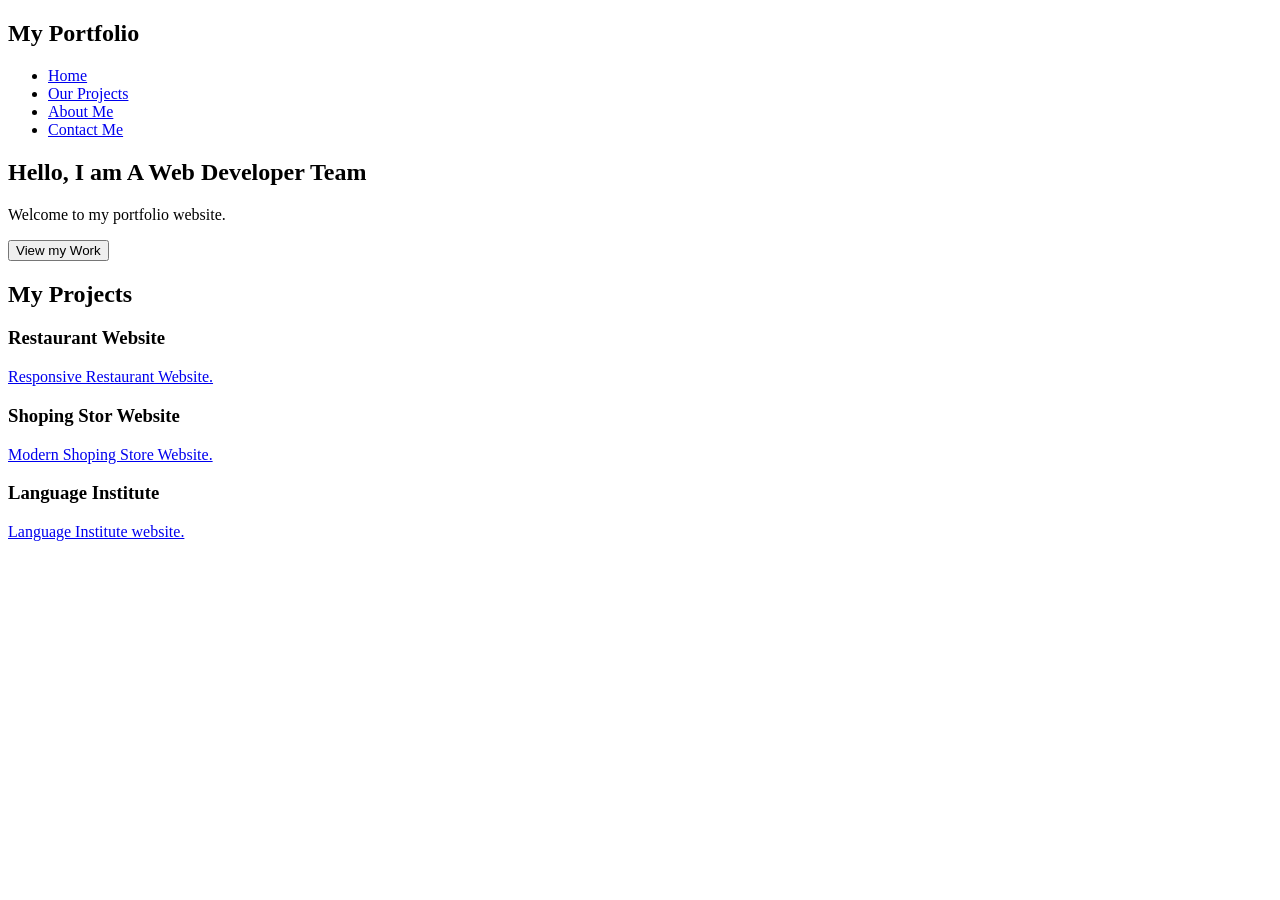
==== index.html @ d923644a "Add files via upload" ====
<!doctype html>
<html lang="en">
  <head>
    <meta charset="UTF-8" />
    <meta name="viewport" content="width=device-width, initial-scale=1.0" />
    <title>Introduction</title>

    <link rel="stylesheet" href="CSSs/style.css" />
  </head>
  <body>
    <!-- HEADER -->
    <header>
      <nav class="navbar">
        <h2 class="logo">My Portfolio</h2>

        <ul class="nav-links">
          <li><a href="#home" class="active">Home</a></li>
          <li><a href="#projects">Our Projects</a></li>
          <li><a href="HTMLs/AboutUs.html">About Me</a></li>
          <li><a href="HTMLs/ContactUs.html">Contact Me</a></li>
        </ul>
      </nav>
    </header>

    <!-- HOME -->
    <section id="home" class="section home-section">
      <div class="content">
        <h1>Hello, I am A Web Developer Team</h1>
        <p>Welcome to my portfolio website.</p>

        <a href="HTMLs/viewMyWork.html"><button>View my Work</button></a>
      </div>
    </section>

    <!-- PROJECTS -->
    <section id="projects" class="section">
      <h1 class="myProjectsH1">My Projects</h1>

      <div class="projects-container">
        <div class="card">
          <h3>Restaurant Website</h3>
          <a
            href="https://nedamehrann.github.io/Unique-Restaurant/"
            target="_blank"
            >Responsive Restaurant Website.</a
          >
        </div>

        <div class="card">
          <h3>Shoping Stor Website</h3>
          <a href="https://nedamehrann.github.io/Fashion-Store/" target="_blank"
            >Modern Shoping Store Website.</a
          >
        </div>

        <div class="card">
          <h3>Language Institute</h3>
          <a
            href="https://nedamehrann.github.io/lunguage-institute/"
            target="_blank"
            >Language Institute website.</a
          >
        </div>
      </div>
    </section>

    <script src="JSs/index.js"></script>
  </body>
</html>
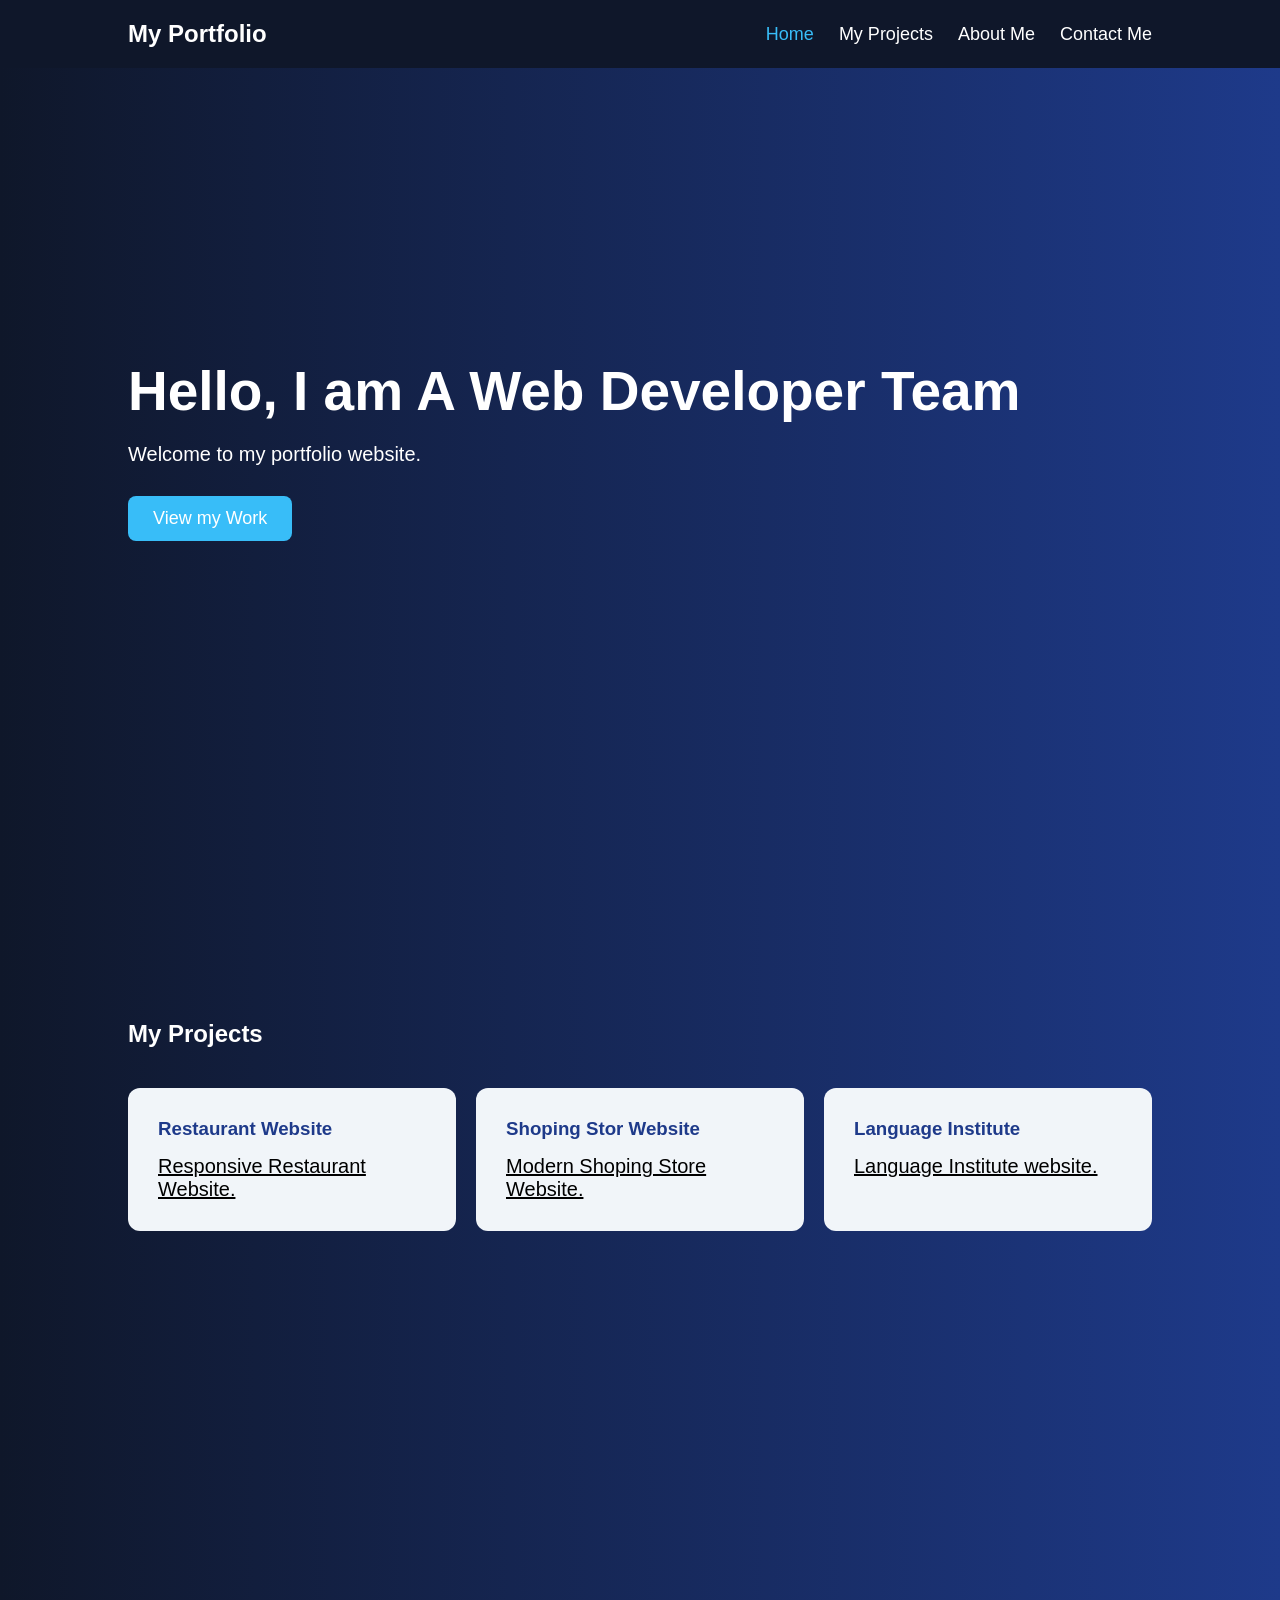
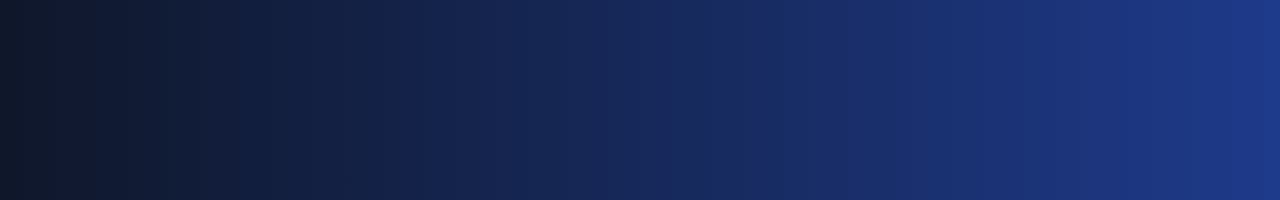
==== commit 27191a0a: "fix" ====
--- a/index.html
+++ b/index.html
@@ -15,7 +15,7 @@
 
         <ul class="nav-links">
           <li><a href="#home" class="active">Home</a></li>
-          <li><a href="#projects">Our Projects</a></li>
+          <li><a href="#projects">My Projects</a></li>
           <li><a href="HTMLs/AboutUs.html">About Me</a></li>
           <li><a href="HTMLs/ContactUs.html">Contact Me</a></li>
         </ul>
--- a/CSSs/style.css
+++ b/CSSs/style.css
@@ -0,0 +1,137 @@
+* {
+  margin: 0;
+  padding: 0;
+  box-sizing: border-box;
+  font-family: Arial, sans-serif;
+}
+
+html {
+  scroll-behavior: smooth;
+}
+
+body {
+  background-color: #ffffff;
+  color: #0f172a;
+  background: linear-gradient(to right, #0f172a, #1e3a8a);
+}
+
+/* HEADER */
+
+header {
+  position: fixed;
+  top: 0;
+  width: 100%;
+  background-color: #0f172a;
+  z-index: 1000;
+}
+
+.navbar {
+  display: flex;
+  justify-content: space-between;
+  align-items: center;
+  padding: 20px 10%;
+}
+
+.logo {
+  color: white;
+}
+
+.nav-links {
+  display: flex;
+  list-style: none;
+  gap: 25px;
+}
+
+.nav-links a {
+  text-decoration: none;
+  color: white;
+  font-size: 18px;
+  transition: 0.3s;
+}
+
+.nav-links a:hover,
+.nav-links .active {
+  color: #38bdf8;
+}
+
+/* SECTIONS */
+
+.section {
+  min-height: 100vh;
+  padding: 120px 10%;
+}
+
+.home-section {
+  display: flex;
+  align-items: center;
+  color: white;
+}
+
+.content h1 {
+  font-size: 55px;
+  margin-bottom: 20px;
+}
+
+.content p {
+  font-size: 20px;
+  margin-bottom: 30px;
+}
+
+.content button {
+  padding: 12px 25px;
+  border: none;
+  background-color: #38bdf8;
+  color: white;
+  font-size: 18px;
+  border-radius: 8px;
+  cursor: pointer;
+  transition: 0.3s;
+}
+
+.content button:hover {
+  background-color: #0ea5e9;
+}
+
+/* PROJECTS */
+
+.projects-container {
+  display: grid;
+  grid-template-columns: repeat(auto-fit, minmax(250px, 1fr));
+  gap: 20px;
+  margin-top: 40px;
+}
+
+.projects-container a {
+  color: #000;
+  font-size: 20px;
+}
+
+.myProjectsH1 {
+  color: #fff;
+}
+
+.card {
+  background-color: #f1f5f9;
+  padding: 30px;
+  border-radius: 12px;
+  transition: 0.3s;
+}
+
+.card:hover {
+  transform: translateY(-10px);
+}
+
+.card h3 {
+  margin-bottom: 15px;
+  color: #1e3a8a;
+}
+
+/* ABOUT */
+
+.about-text {
+  margin-top: 20px;
+  line-height: 1.8;
+  font-size: 18px;
+}
+
+/* CONTACT */
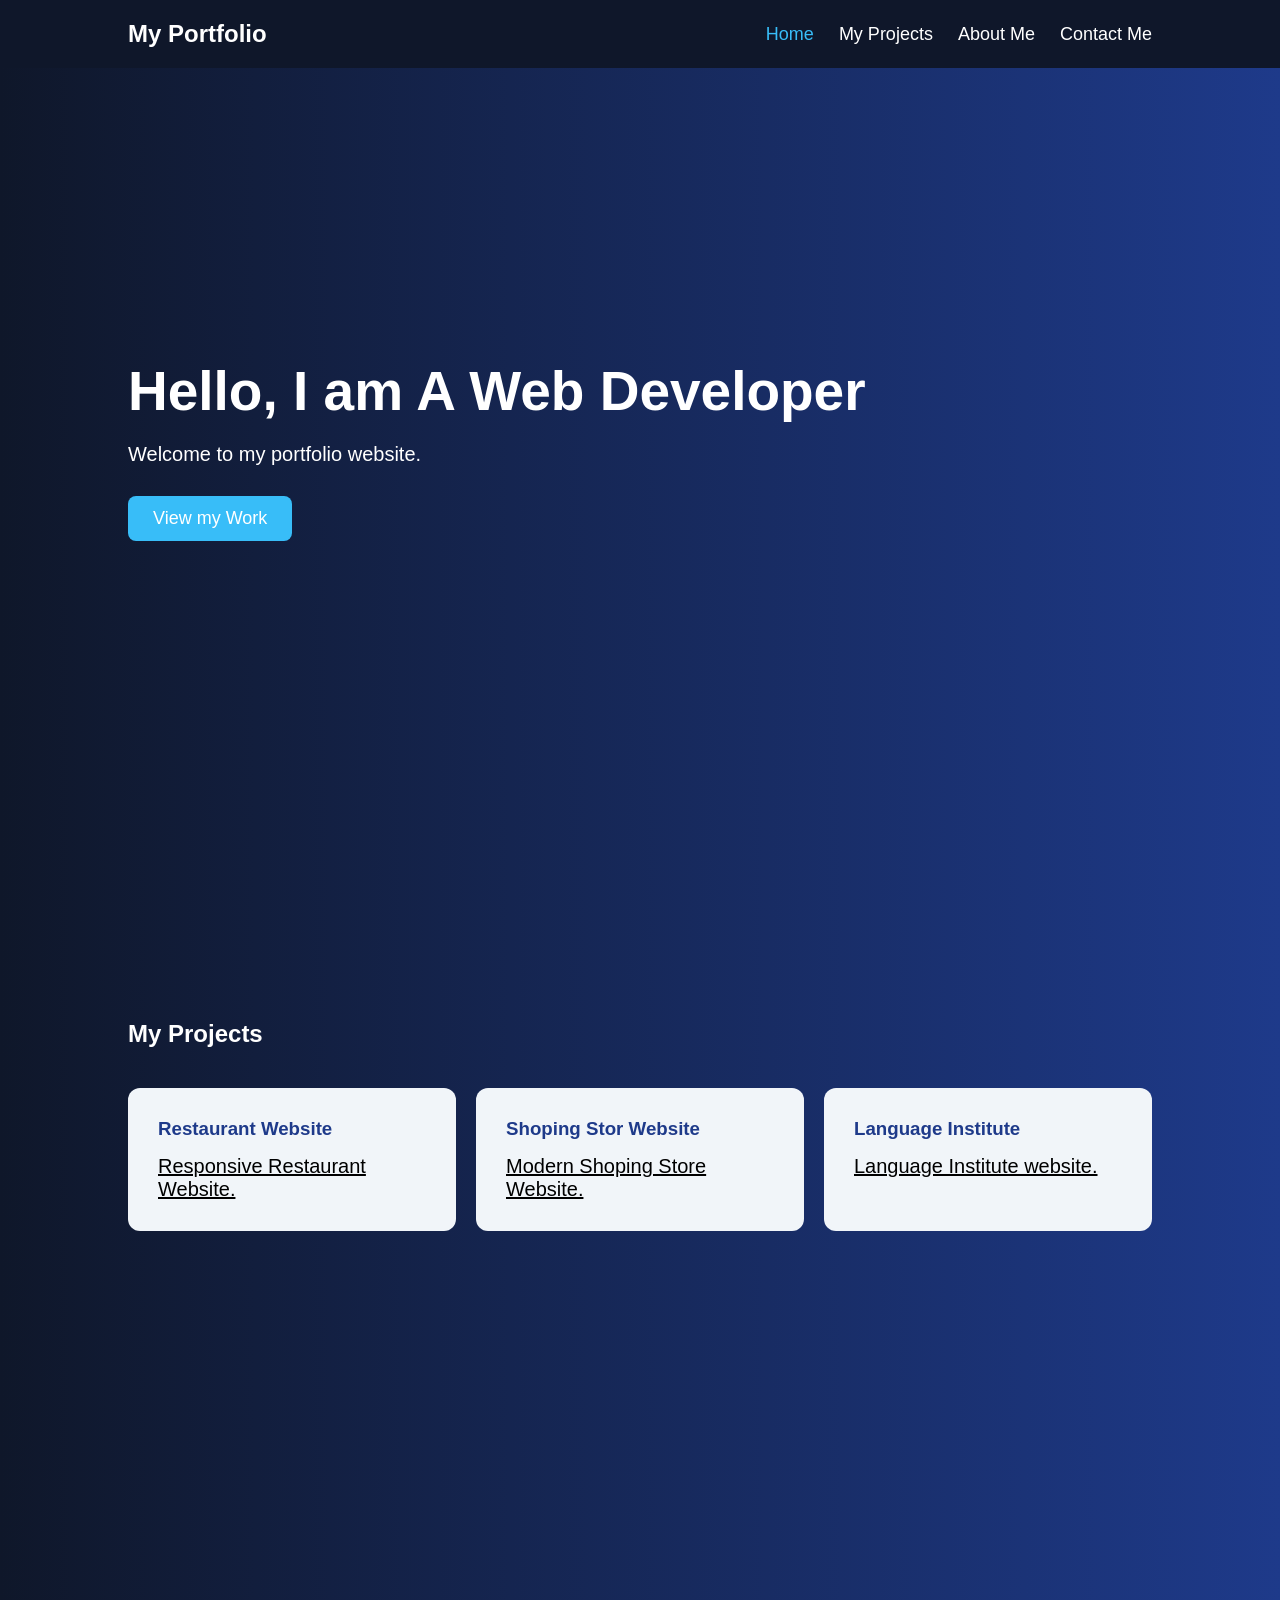
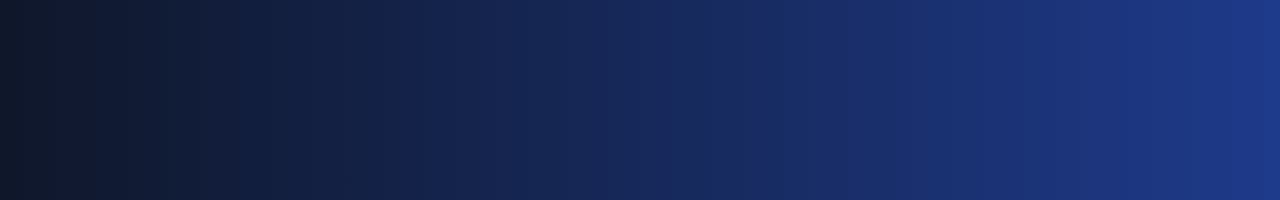
==== commit 265581c2: "Update index.html" ====
--- a/index.html
+++ b/index.html
@@ -25,7 +25,7 @@
     <!-- HOME -->
     <section id="home" class="section home-section">
       <div class="content">
-        <h1>Hello, I am A Web Developer Team</h1>
+        <h1>Hello, I am A Web Developer</h1>
         <p>Welcome to my portfolio website.</p>
 
         <a href="HTMLs/viewMyWork.html"><button>View my Work</button></a>
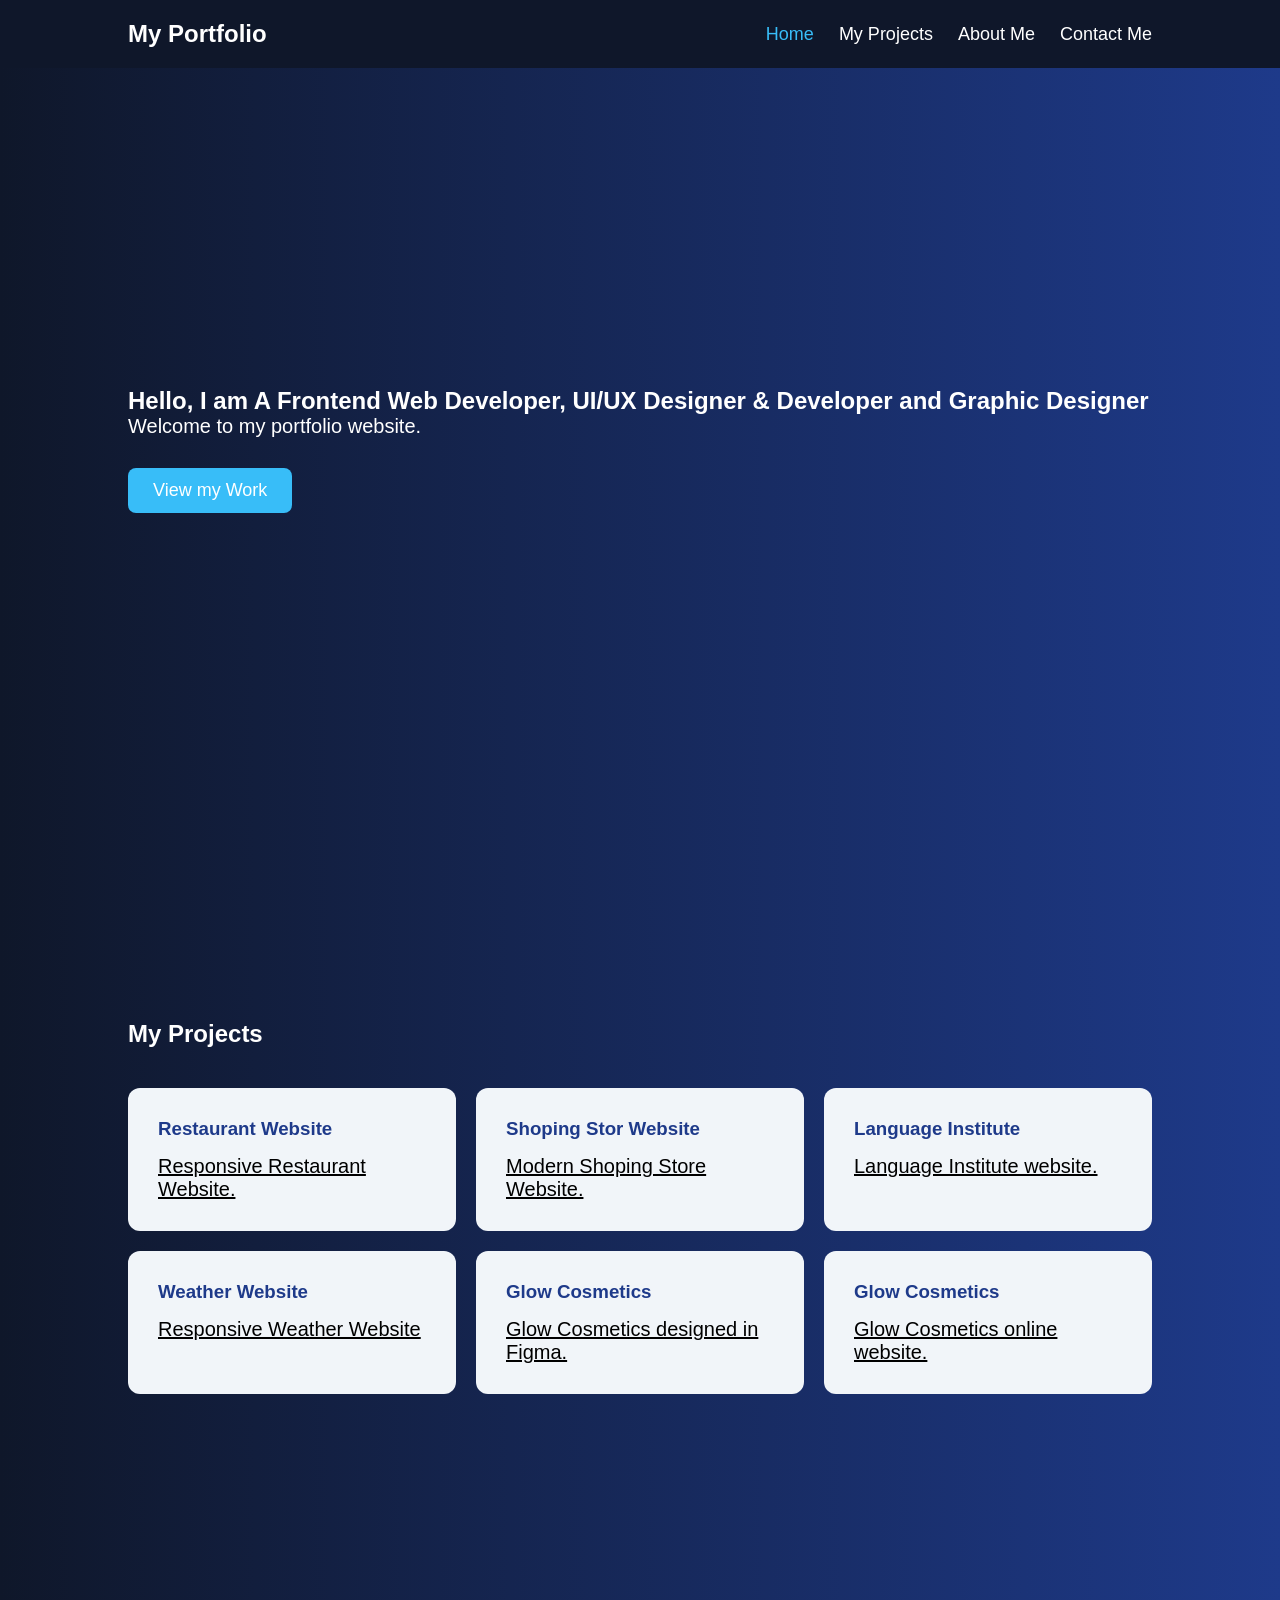
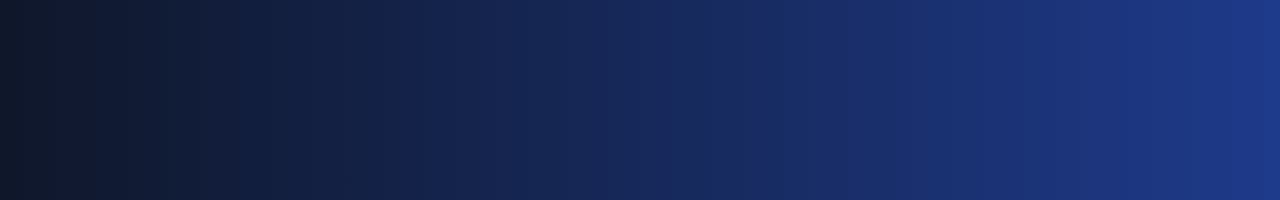
==== commit 803eec39: "9 Jul update" ====
--- a/index.html
+++ b/index.html
@@ -25,7 +25,7 @@
     <!-- HOME -->
     <section id="home" class="section home-section">
       <div class="content">
-        <h1>Hello, I am A Web Developer</h1>
+        <h2>Hello, I am A Frontend Web Developer, UI/UX Designer & Developer and Graphic Designer</h2>
         <p>Welcome to my portfolio website.</p>
 
         <a href="HTMLs/viewMyWork.html"><button>View my Work</button></a>
@@ -61,6 +61,33 @@
             >Language Institute website.</a
           >
         </div>
+
+        <div class="card">
+          <h3>Weather Website</h3>
+          <a
+            href="https://nedamehrann.github.io/Weather-App/"
+            target="_blank"
+            >Responsive Weather Website</a
+          >
+        </div>
+
+        <div class="card">
+          <h3>Glow Cosmetics</h3>
+          <a
+            href="https://www.figma.com/design/ANQqYjfTDVVFt4y3yDvIRg/Glow-Cosmetics?node-id=0-1&t=t940QW6baS4lDTdm-1"
+            target="_blank"
+            >Glow Cosmetics designed in Figma.</a
+          >
+        </div>
+
+        <div class="card">
+          <h3>Glow Cosmetics</h3>
+          <a
+            href="https://glowcosmeticsbrand.site.je"
+            target="_blank"
+            >Glow Cosmetics online website.</a
+          >
+        </div>
       </div>
     </section>
 
